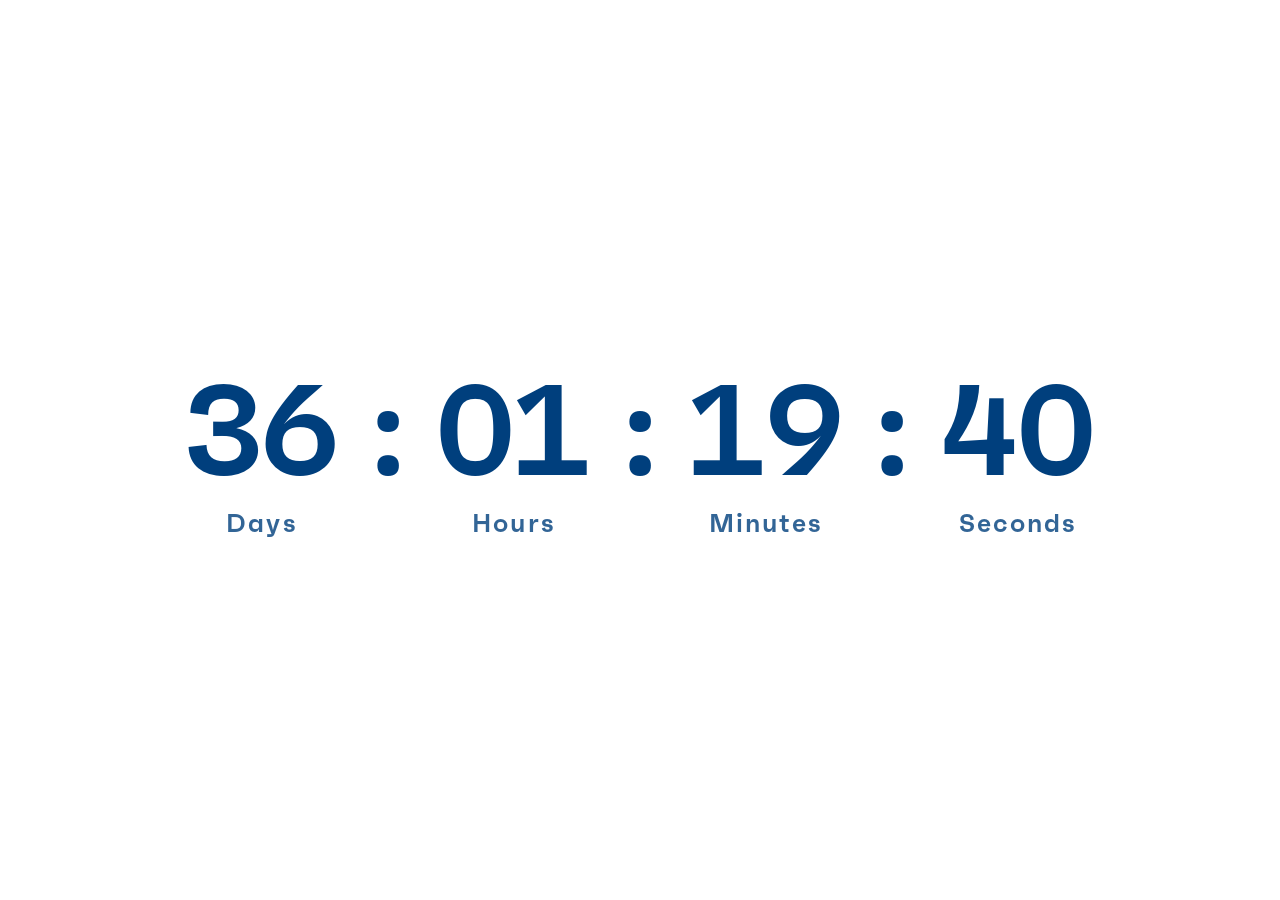
==== countdown/index.html @ a5c87b66 "Remove font-weight and text-transform from styles Removed font-weight and text-transform styles from" ====
<!DOCTYPE html>
<html lang="en">
<head>
<meta charset="utf-8">
<meta name="viewport" content="width=device-width, initial-scale=1">
<style>
  @font-face {
    font-family: "Faktum";
    src: url("Rene%20Bieder%20-%20Faktum%20SemiBold.otf") format("opentype");
    font-display: swap;
  }
  html, body {
    margin: 0;
    height: 100%;
    background: transparent;
    display: grid;
    place-items: center;
  }
  #countdown {
    display: flex;
    align-items: flex-start;
    justify-content: center;
    font-family: "Faktum", "DIN Alternate", Arial, sans-serif;
    font-size: clamp(1.5rem, 11vw, 8rem);
    color: #003f7d;
    font-variant-numeric: tabular-nums;
    white-space: nowrap;
  }
  .unit {
    display: flex;
    flex-direction: column;
    align-items: center;
  }
  .num {
    line-height: 1.1;
  }
  .label {
    font-size: 0.2em;
    letter-spacing: 0.08em;
    opacity: 0.8;
    margin-top: 0.2em;
  }
  .sep {
    line-height: 1.1;
    padding: 0 0.25em;
  }
</style>
</head>
<body>
  <div id="countdown" aria-live="off">
    <div class="unit"><span class="num" id="d">00</span><span class="label">Days</span></div>
    <span class="sep">:</span>
    <div class="unit"><span class="num" id="h">00</span><span class="label">Hours</span></div>
    <span class="sep">:</span>
    <div class="unit"><span class="num" id="m">00</span><span class="label">Minutes</span></div>
    <span class="sep">:</span>
    <div class="unit"><span class="num" id="s">00</span><span class="label">Seconds</span></div>
  </div>
<script>
  const ziel = new Date("2027-01-11T00:00:00+01:00");
  const p = n => String(n).padStart(2, "0");
  const $ = id => document.getElementById(id);

  function tick() {
    let d = Math.max(0, ziel - new Date());
    const tage = Math.floor(d / 864e5); d %= 864e5;
    const std  = Math.floor(d / 36e5);  d %= 36e5;
    const min  = Math.floor(d / 6e4);   d %= 6e4;
    const sek  = Math.floor(d / 1e3);
    $("d").textContent = p(tage);
    $("h").textContent = p(std);
    $("m").textContent = p(min);
    $("s").textContent = p(sek);
  }
  tick();
  setInterval(tick, 1000);
</script>
</body>
</html>
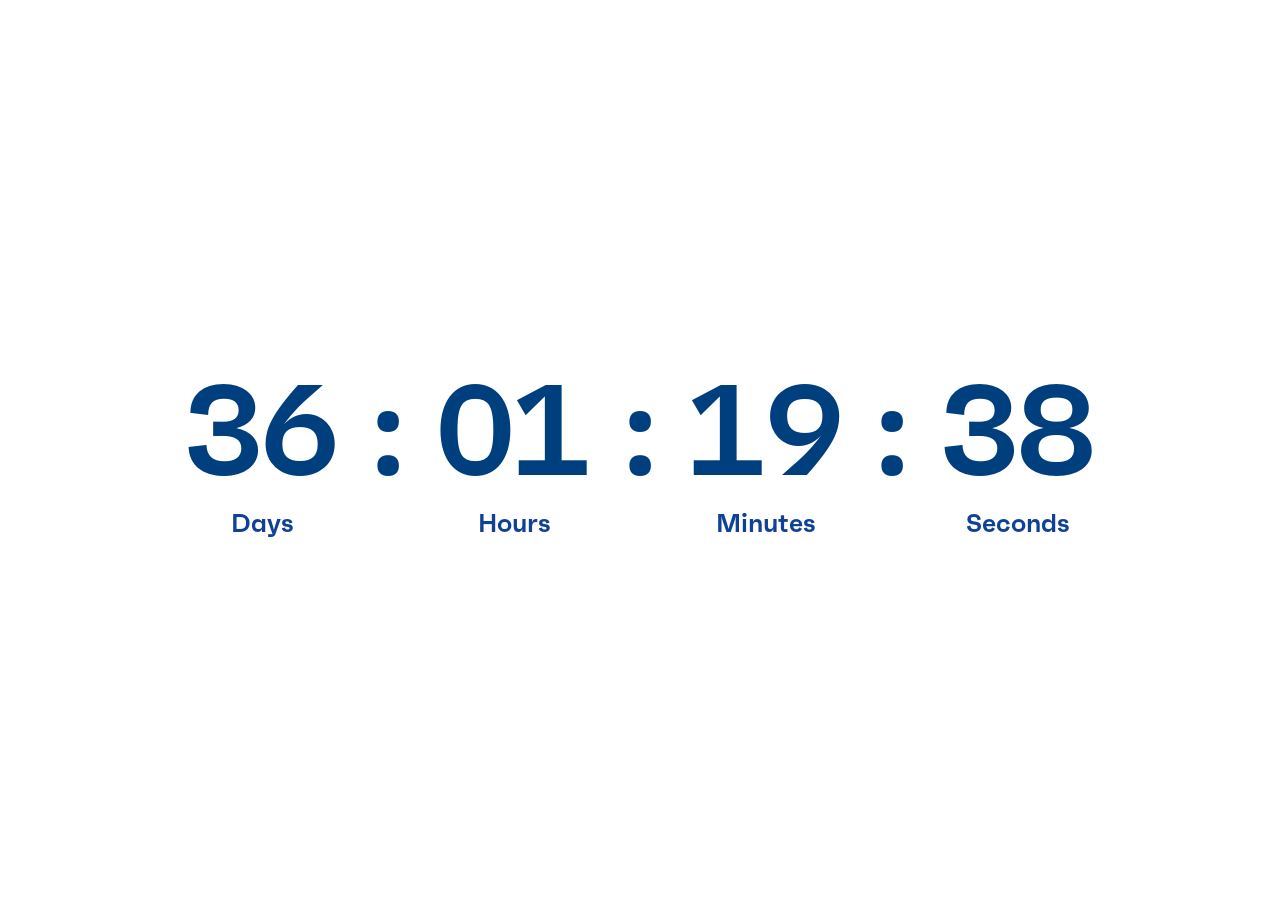
==== commit d1f6ff1b: "Update label styles in index.html" ====
--- a/countdown/index.html
+++ b/countdown/index.html
@@ -36,8 +36,7 @@
   }
   .label {
     font-size: 0.2em;
-    letter-spacing: 0.08em;
-    opacity: 0.8;
+    color: #0f4196;
     margin-top: 0.2em;
   }
   .sep {
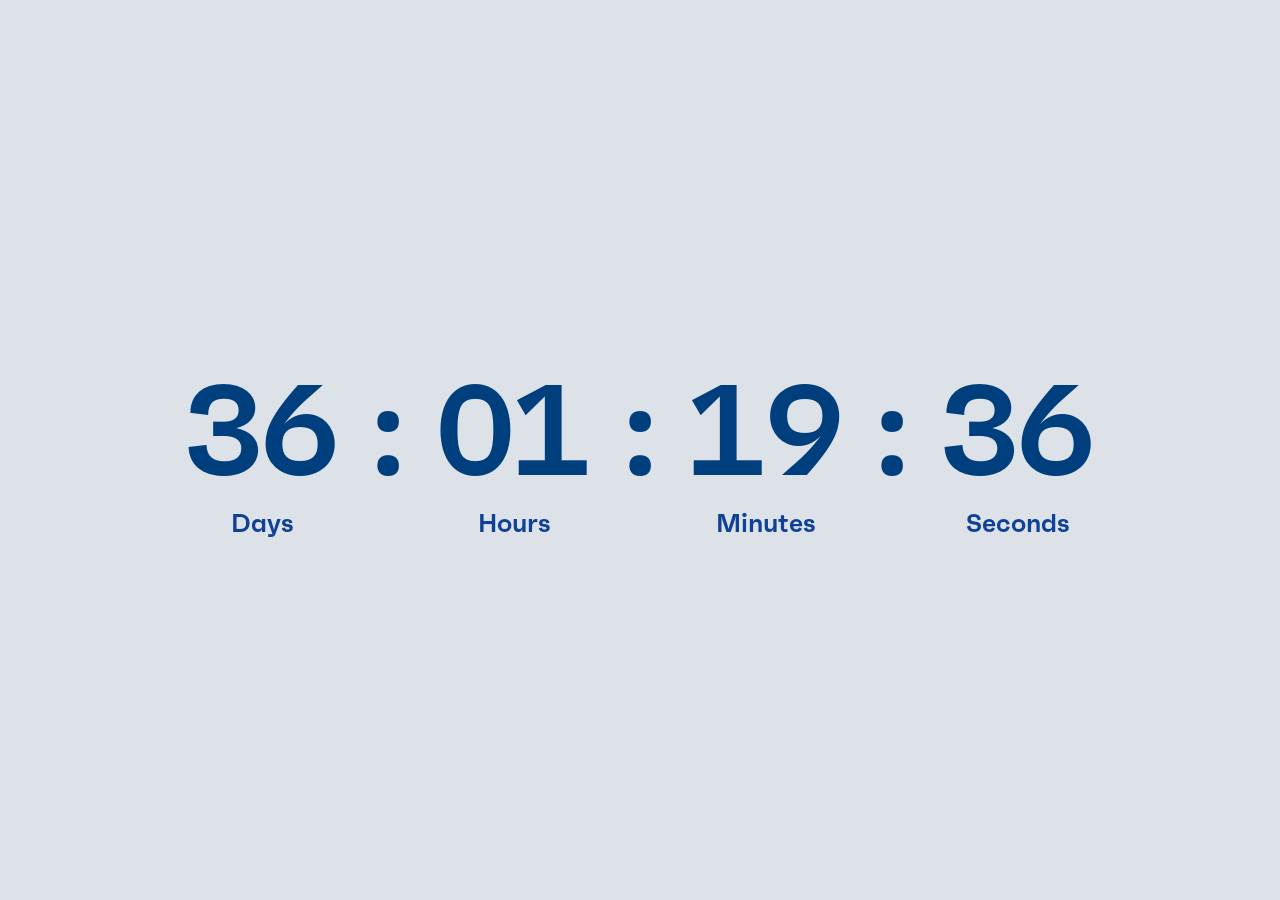
==== commit ed47dd3d: "Change background to a light gray color" ====
--- a/countdown/index.html
+++ b/countdown/index.html
@@ -12,7 +12,7 @@
   html, body {
     margin: 0;
     height: 100%;
-    background: transparent;
+    background-color: #dde2e9;
     display: grid;
     place-items: center;
   }
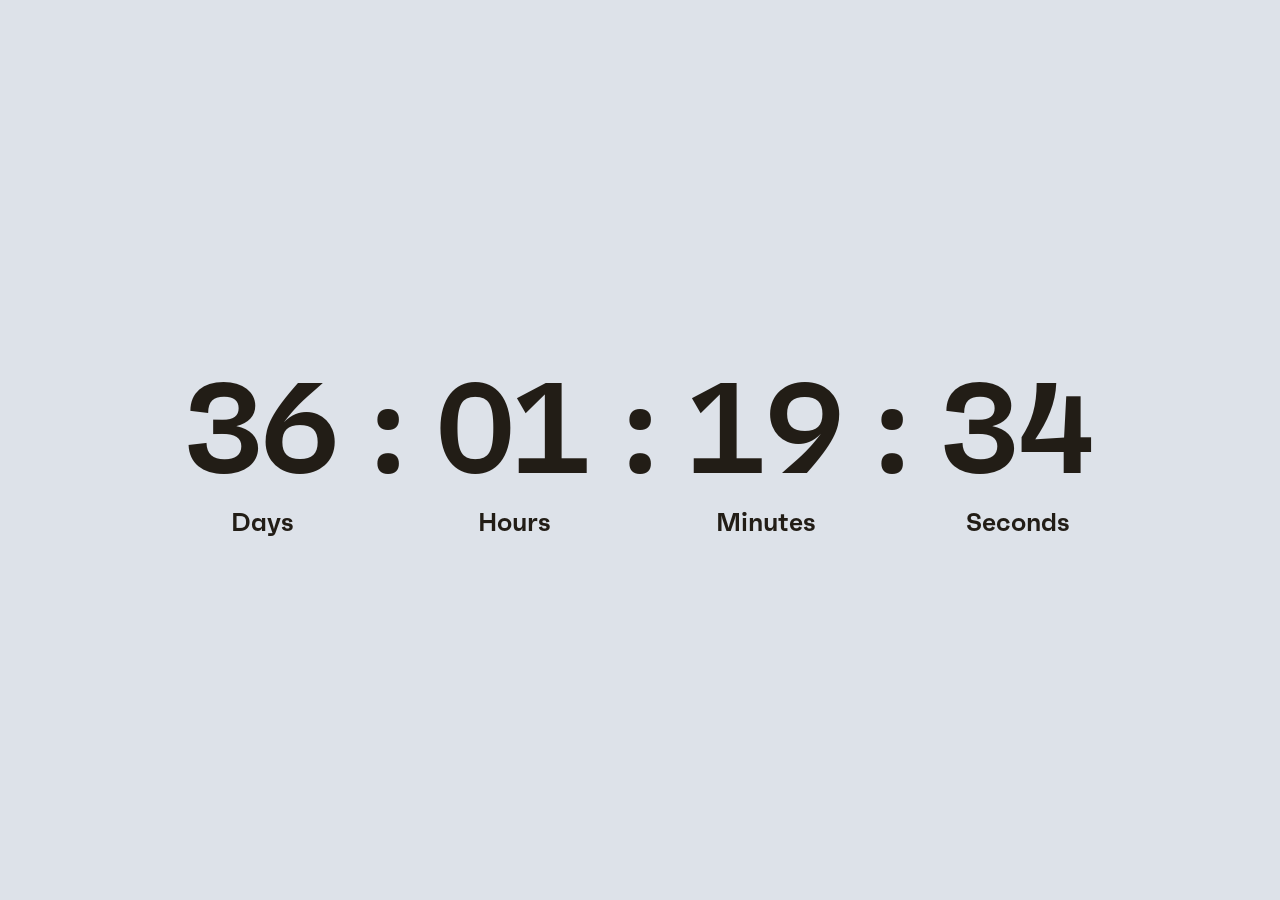
==== commit 664e892d: "Refactor countdown layout and styles" ====
--- a/countdown/index.html
+++ b/countdown/index.html
@@ -12,9 +12,14 @@
   html, body {
     margin: 0;
     height: 100%;
-    background-color: #dde2e9;
+  }
+  .stage {
+    height: 100%;
     display: grid;
     place-items: center;
+    background: #dde2e9 url("bg.jpg") center / cover no-repeat;
+    isolation: isolate;
+    overflow: hidden;
   }
   #countdown {
     display: flex;
@@ -22,7 +27,8 @@
     justify-content: center;
     font-family: "Faktum", "DIN Alternate", Arial, sans-serif;
     font-size: clamp(1.5rem, 11vw, 8rem);
-    color: #003f7d;
+    color: #fff;
+    mix-blend-mode: difference;
     font-variant-numeric: tabular-nums;
     white-space: nowrap;
   }
@@ -36,7 +42,8 @@
   }
   .label {
     font-size: 0.2em;
-    color: #0f4196;
+    line-height: 1.4;
+    color: inherit;
     margin-top: 0.2em;
   }
   .sep {
@@ -46,14 +53,16 @@
 </style>
 </head>
 <body>
-  <div id="countdown" aria-live="off">
-    <div class="unit"><span class="num" id="d">00</span><span class="label">Days</span></div>
-    <span class="sep">:</span>
-    <div class="unit"><span class="num" id="h">00</span><span class="label">Hours</span></div>
-    <span class="sep">:</span>
-    <div class="unit"><span class="num" id="m">00</span><span class="label">Minutes</span></div>
-    <span class="sep">:</span>
-    <div class="unit"><span class="num" id="s">00</span><span class="label">Seconds</span></div>
+  <div class="stage">
+    <div id="countdown" aria-live="off">
+      <div class="unit"><span class="num" id="d">00</span><span class="label">Days</span></div>
+      <span class="sep">:</span>
+      <div class="unit"><span class="num" id="h">00</span><span class="label">Hours</span></div>
+      <span class="sep">:</span>
+      <div class="unit"><span class="num" id="m">00</span><span class="label">Minutes</span></div>
+      <span class="sep">:</span>
+      <div class="unit"><span class="num" id="s">00</span><span class="label">Seconds</span></div>
+    </div>
   </div>
 <script>
   const ziel = new Date("2027-01-11T00:00:00+01:00");
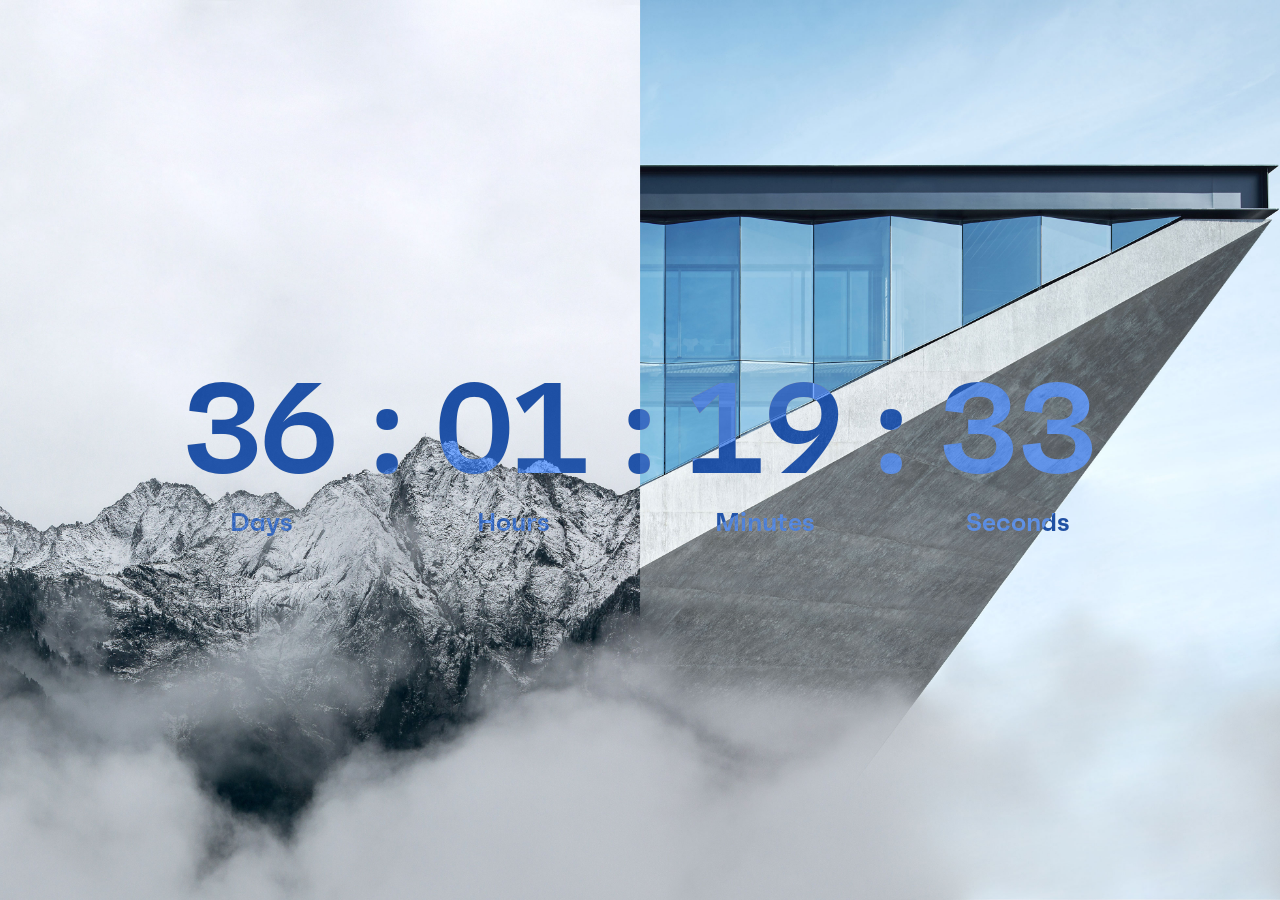
==== commit a48ec254: "Refactor countdown structure and update element selection for improved readability" ====
--- a/countdown/index.html
+++ b/countdown/index.html
@@ -1,87 +1,125 @@
 <!DOCTYPE html>
 <html lang="en">
+
 <head>
-<meta charset="utf-8">
-<meta name="viewport" content="width=device-width, initial-scale=1">
-<style>
-  @font-face {
-    font-family: "Faktum";
-    src: url("Rene%20Bieder%20-%20Faktum%20SemiBold.otf") format("opentype");
-    font-display: swap;
-  }
-  html, body {
-    margin: 0;
-    height: 100%;
-  }
-  .stage {
-    height: 100%;
-    display: grid;
-    place-items: center;
-    background: #dde2e9 url("bg.jpg") center / cover no-repeat;
-    isolation: isolate;
-    overflow: hidden;
-  }
-  #countdown {
-    display: flex;
-    align-items: flex-start;
-    justify-content: center;
-    font-family: "Faktum", "DIN Alternate", Arial, sans-serif;
-    font-size: clamp(1.5rem, 11vw, 8rem);
-    color: #fff;
-    mix-blend-mode: difference;
-    font-variant-numeric: tabular-nums;
-    white-space: nowrap;
-  }
-  .unit {
-    display: flex;
-    flex-direction: column;
-    align-items: center;
-  }
-  .num {
-    line-height: 1.1;
-  }
-  .label {
-    font-size: 0.2em;
-    line-height: 1.4;
-    color: inherit;
-    margin-top: 0.2em;
-  }
-  .sep {
-    line-height: 1.1;
-    padding: 0 0.25em;
-  }
-</style>
+  <meta charset="utf-8">
+  <meta name="viewport" content="width=device-width, initial-scale=1">
+  <style>
+    @font-face {
+      font-family: "Faktum";
+      src: url("Rene%20Bieder%20-%20Faktum%20SemiBold.otf") format("opentype");
+      font-display: swap;
+    }
+
+    html,
+    body {
+      margin: 0;
+      height: 100%;
+    }
+
+    .stage {
+      height: 100%;
+      display: grid;
+      place-items: center;
+      background: #dde2e9 url("bg.jpg") center / cover no-repeat;
+      isolation: isolate;
+      overflow: hidden;
+    }
+
+    .wrap {
+      position: relative;
+    }
+
+    .cd {
+      display: flex;
+      align-items: flex-start;
+      justify-content: center;
+      font-family: "Faktum", "DIN Alternate", Arial, sans-serif;
+      font-size: clamp(1.5rem, 11vw, 8rem);
+      font-variant-numeric: tabular-nums;
+      white-space: nowrap;
+    }
+
+    .cd.base {
+      color: #fff;
+      mix-blend-mode: difference;
+      opacity: 0.75;
+    }
+
+    .cd.tint {
+      position: absolute;
+      inset: 0;
+      color: #0F4196;
+      mix-blend-mode: color;
+    }
+
+    .unit {
+      display: flex;
+      flex-direction: column;
+      align-items: center;
+    }
+
+    .num {
+      line-height: 1.1;
+    }
+
+    .label {
+      font-size: 0.2em;
+      line-height: 1.4;
+      color: inherit;
+      margin-top: 0.2em;
+    }
+
+    .sep {
+      line-height: 1.1;
+      padding: 0 0.25em;
+    }
+  </style>
 </head>
+
 <body>
   <div class="stage">
-    <div id="countdown" aria-live="off">
-      <div class="unit"><span class="num" id="d">00</span><span class="label">Days</span></div>
-      <span class="sep">:</span>
-      <div class="unit"><span class="num" id="h">00</span><span class="label">Hours</span></div>
-      <span class="sep">:</span>
-      <div class="unit"><span class="num" id="m">00</span><span class="label">Minutes</span></div>
-      <span class="sep">:</span>
-      <div class="unit"><span class="num" id="s">00</span><span class="label">Seconds</span></div>
+    <div class="wrap">
+      <div class="cd base" aria-live="off">
+        <div class="unit"><span class="num" data-u="d">00</span><span class="label">Days</span></div>
+        <span class="sep">:</span>
+        <div class="unit"><span class="num" data-u="h">00</span><span class="label">Hours</span></div>
+        <span class="sep">:</span>
+        <div class="unit"><span class="num" data-u="m">00</span><span class="label">Minutes</span></div>
+        <span class="sep">:</span>
+        <div class="unit"><span class="num" data-u="s">00</span><span class="label">Seconds</span></div>
+      </div>
+      <div class="cd tint" aria-hidden="true">
+        <div class="unit"><span class="num" data-u="d">00</span><span class="label">Days</span></div>
+        <span class="sep">:</span>
+        <div class="unit"><span class="num" data-u="h">00</span><span class="label">Hours</span></div>
+        <span class="sep">:</span>
+        <div class="unit"><span class="num" data-u="m">00</span><span class="label">Minutes</span></div>
+        <span class="sep">:</span>
+        <div class="unit"><span class="num" data-u="s">00</span><span class="label">Seconds</span></div>
+      </div>
     </div>
   </div>
-<script>
-  const ziel = new Date("2027-01-11T00:00:00+01:00");
-  const p = n => String(n).padStart(2, "0");
-  const $ = id => document.getElementById(id);
+  <script>
+    const ziel = new Date("2027-01-11T00:00:00+01:00");
+    const p = n => String(n).padStart(2, "0");
+    const $ = id => document.getElementById(id);
 
-  function tick() {
-    let d = Math.max(0, ziel - new Date());
-    const tage = Math.floor(d / 864e5); d %= 864e5;
-    const std  = Math.floor(d / 36e5);  d %= 36e5;
-    const min  = Math.floor(d / 6e4);   d %= 6e4;
-    const sek  = Math.floor(d / 1e3);
-    $("d").textContent = p(tage);
-    $("h").textContent = p(std);
-    $("m").textContent = p(min);
-    $("s").textContent = p(sek);
-  }
-  tick();
-  setInterval(tick, 1000);
-</script>
+    function tick() {
+      let d = Math.max(0, ziel - new Date());
+      const tage = Math.floor(d / 864e5); d %= 864e5;
+      const std = Math.floor(d / 36e5); d %= 36e5;
+      const min = Math.floor(d / 6e4); d %= 6e4;
+      const sek = Math.floor(d / 1e3);
+      const set = (u, v) => document.querySelectorAll(`[data-u="${u}"]`).forEach(e => e.textContent = v);
+      set("d", p(tage));
+      set("h", p(std));
+      set("m", p(min));
+      set("s", p(sek));
+    }
+    tick();
+    setInterval(tick, 1000);
+  </script>
 </body>
-</html>
+
+</html>
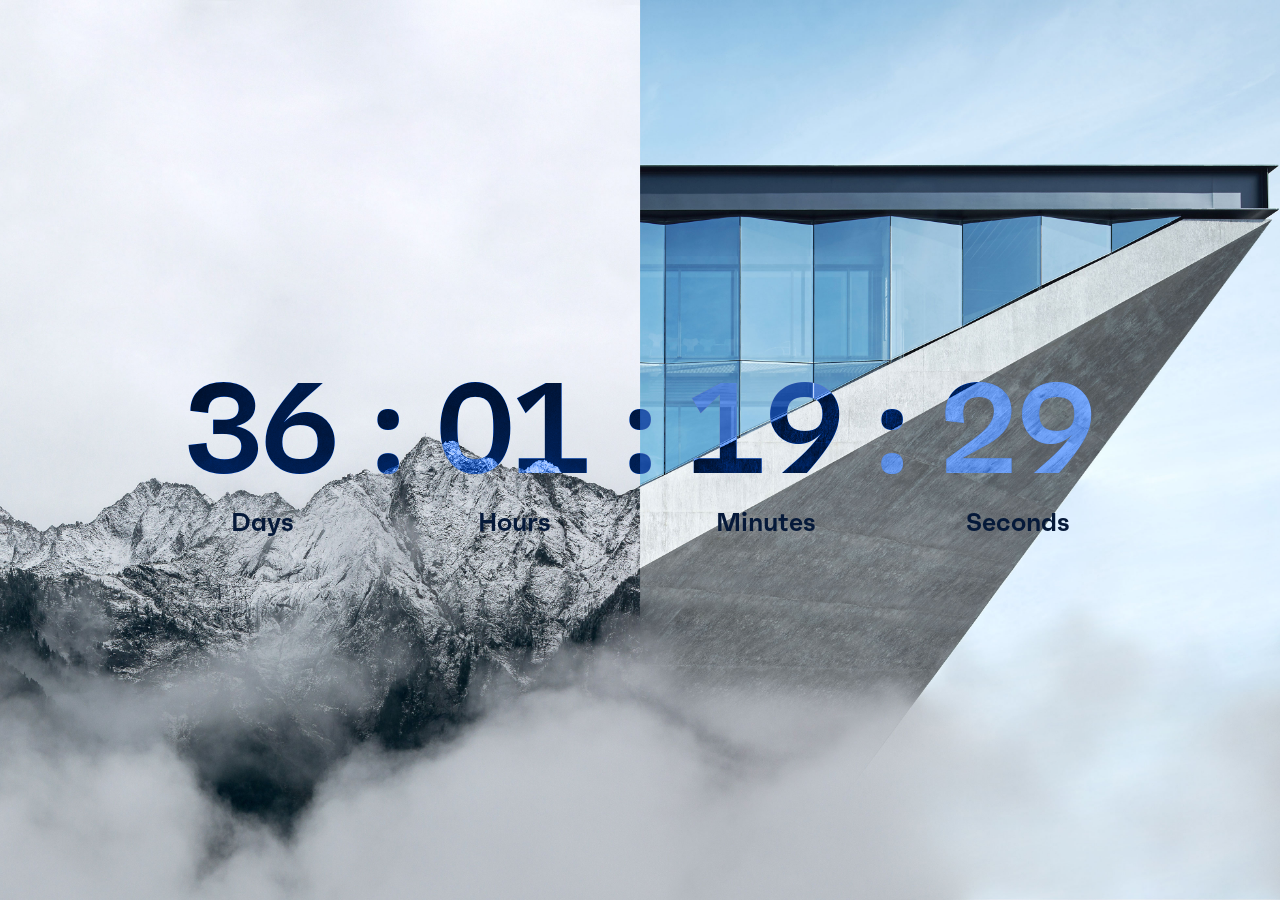
==== commit 727858ca: "Refactor countdown styles for improved visibility and structure" ====
--- a/countdown/index.html
+++ b/countdown/index.html
@@ -40,17 +40,27 @@
       white-space: nowrap;
     }
 
-    .cd.base {
-      color: #fff;
-      mix-blend-mode: difference;
-      opacity: 0.75;
+    .cd:not(.base) {
+      position: absolute;
+      inset: 0;
     }
 
-    .cd.tint {
-      position: absolute;
-      inset: 0;
-      color: #0F4196;
-      mix-blend-mode: color;
+    .cd.base   { color: #fff;    mix-blend-mode: difference; }
+    .cd.tint   { color: #0F4196; mix-blend-mode: color; }
+    
+    .cd.dark   { color: #0F4196; mix-blend-mode: color; }
+    .cd.labels { color: #051939; }
+
+    /* Labels nur in der Label-Ebene sichtbar, Zahlen dort unsichtbar */
+    .base .label,
+    .tint .label,
+    .dark .label {
+      visibility: hidden;
+    }
+
+    .labels .num,
+    .labels .sep {
+      visibility: hidden;
     }
 
     .unit {
@@ -89,21 +99,22 @@
         <span class="sep">:</span>
         <div class="unit"><span class="num" data-u="s">00</span><span class="label">Seconds</span></div>
       </div>
-      <div class="cd tint" aria-hidden="true">
-        <div class="unit"><span class="num" data-u="d">00</span><span class="label">Days</span></div>
-        <span class="sep">:</span>
-        <div class="unit"><span class="num" data-u="h">00</span><span class="label">Hours</span></div>
-        <span class="sep">:</span>
-        <div class="unit"><span class="num" data-u="m">00</span><span class="label">Minutes</span></div>
-        <span class="sep">:</span>
-        <div class="unit"><span class="num" data-u="s">00</span><span class="label">Seconds</span></div>
-      </div>
     </div>
   </div>
   <script>
+    // Ebenen duplizieren (Reihenfolge nicht ändern: Labels müssen zuletzt kommen)
+    const base = document.querySelector(".cd.base");
+    ["tint", "dark", "labels"].forEach(c => {
+      const n = base.cloneNode(true);
+      n.classList.replace("base", c);
+      n.removeAttribute("aria-live");
+      n.setAttribute("aria-hidden", "true");
+      base.parentNode.appendChild(n);
+    });
+
     const ziel = new Date("2027-01-11T00:00:00+01:00");
     const p = n => String(n).padStart(2, "0");
-    const $ = id => document.getElementById(id);
+    const set = (u, v) => document.querySelectorAll(`[data-u="${u}"]`).forEach(e => e.textContent = v);
 
     function tick() {
       let d = Math.max(0, ziel - new Date());
@@ -111,7 +122,6 @@
       const std = Math.floor(d / 36e5); d %= 36e5;
       const min = Math.floor(d / 6e4); d %= 6e4;
       const sek = Math.floor(d / 1e3);
-      const set = (u, v) => document.querySelectorAll(`[data-u="${u}"]`).forEach(e => e.textContent = v);
       set("d", p(tage));
       set("h", p(std));
       set("m", p(min));
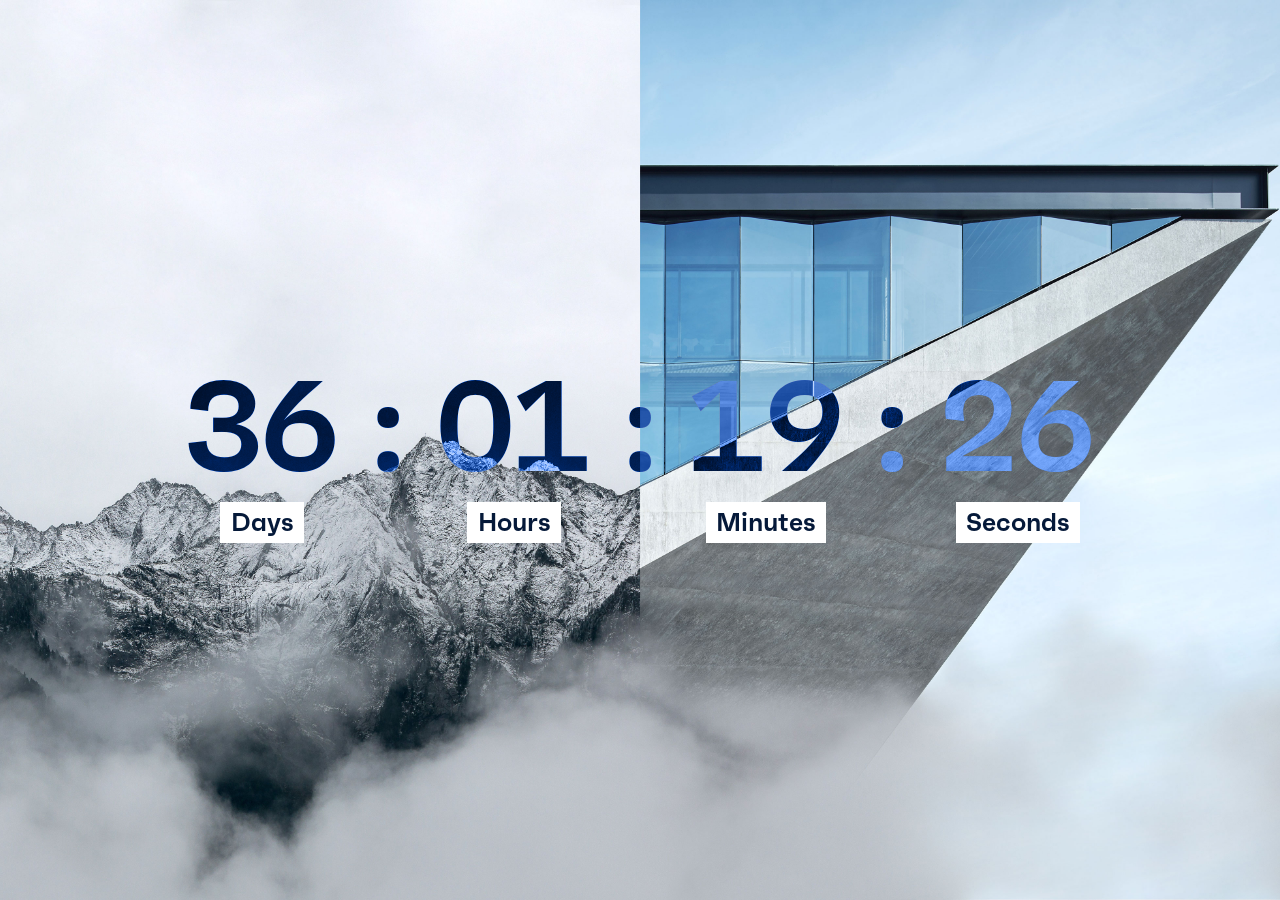
==== commit 8b6925fa: "Add text shadow to labels for improved readability" ====
--- a/countdown/index.html
+++ b/countdown/index.html
@@ -51,6 +51,7 @@
     .cd.dark   { color: #0F4196; mix-blend-mode: color; }
     .cd.labels { color: #051939; }
 
+     /*#0F4196*/
     /* Labels nur in der Label-Ebene sichtbar, Zahlen dort unsichtbar */
     .base .label,
     .tint .label,
@@ -78,6 +79,9 @@
       line-height: 1.4;
       color: inherit;
       margin-top: 0.2em;
+      text-shadow: 0 0 0.5em #FFFFFF;
+      background: #FFFFFF;
+      padding: 0.1em 0.4em;
     }
 
     .sep {
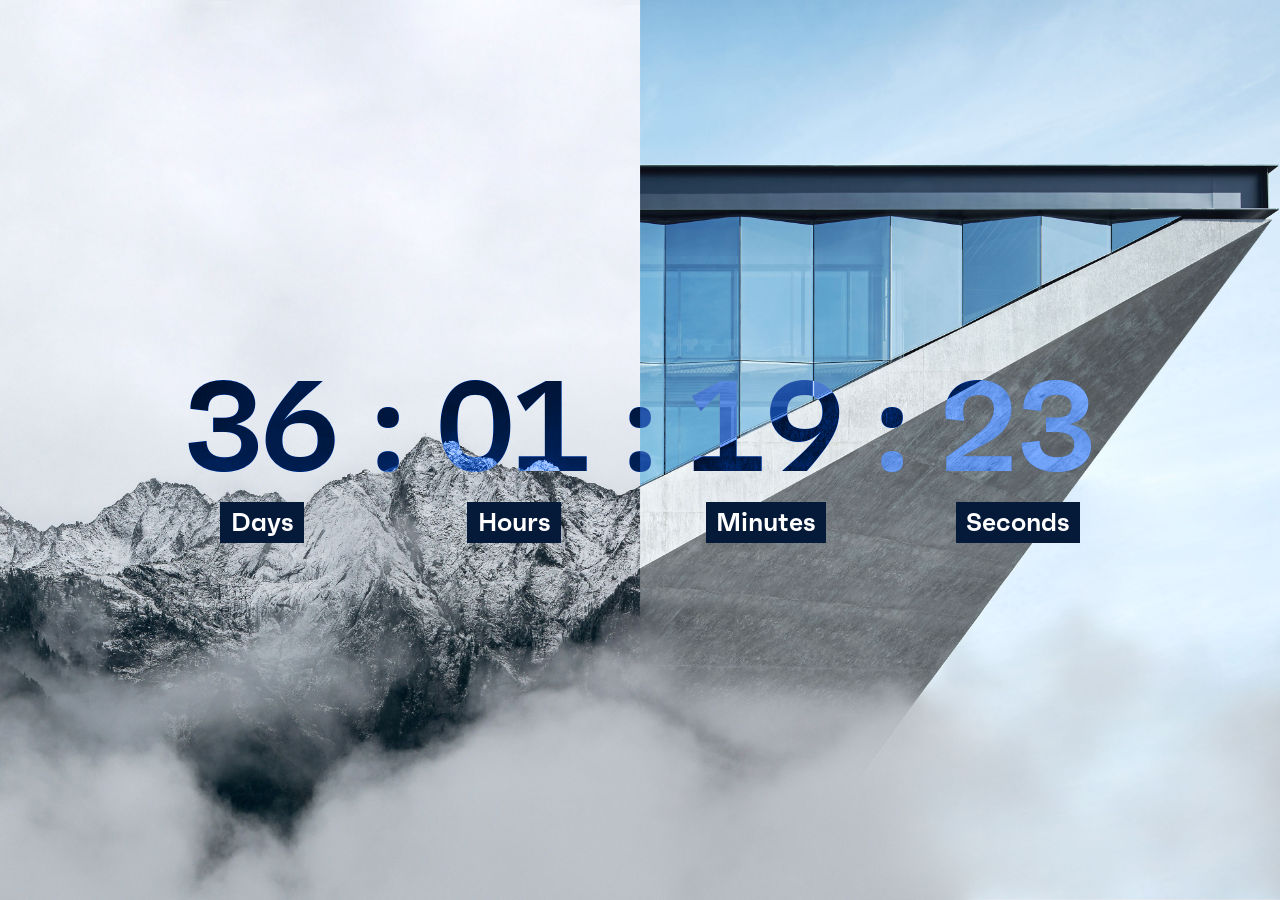
==== commit 70a5ba3e: "Update label color for better visibility and adjust background color for improved design" ====
--- a/countdown/index.html
+++ b/countdown/index.html
@@ -49,7 +49,7 @@
     .cd.tint   { color: #0F4196; mix-blend-mode: color; }
     
     .cd.dark   { color: #0F4196; mix-blend-mode: color; }
-    .cd.labels { color: #051939; }
+    .cd.labels { color: #FFFFFF; }
 
      /*#0F4196*/
     /* Labels nur in der Label-Ebene sichtbar, Zahlen dort unsichtbar */
@@ -79,8 +79,8 @@
       line-height: 1.4;
       color: inherit;
       margin-top: 0.2em;
-      text-shadow: 0 0 0.5em #FFFFFF;
-      background: #FFFFFF;
+      /*text-shadow: 0 0 0.2em #FFFFFF;*/
+      background: #051939;
       padding: 0.1em 0.4em;
     }
 
